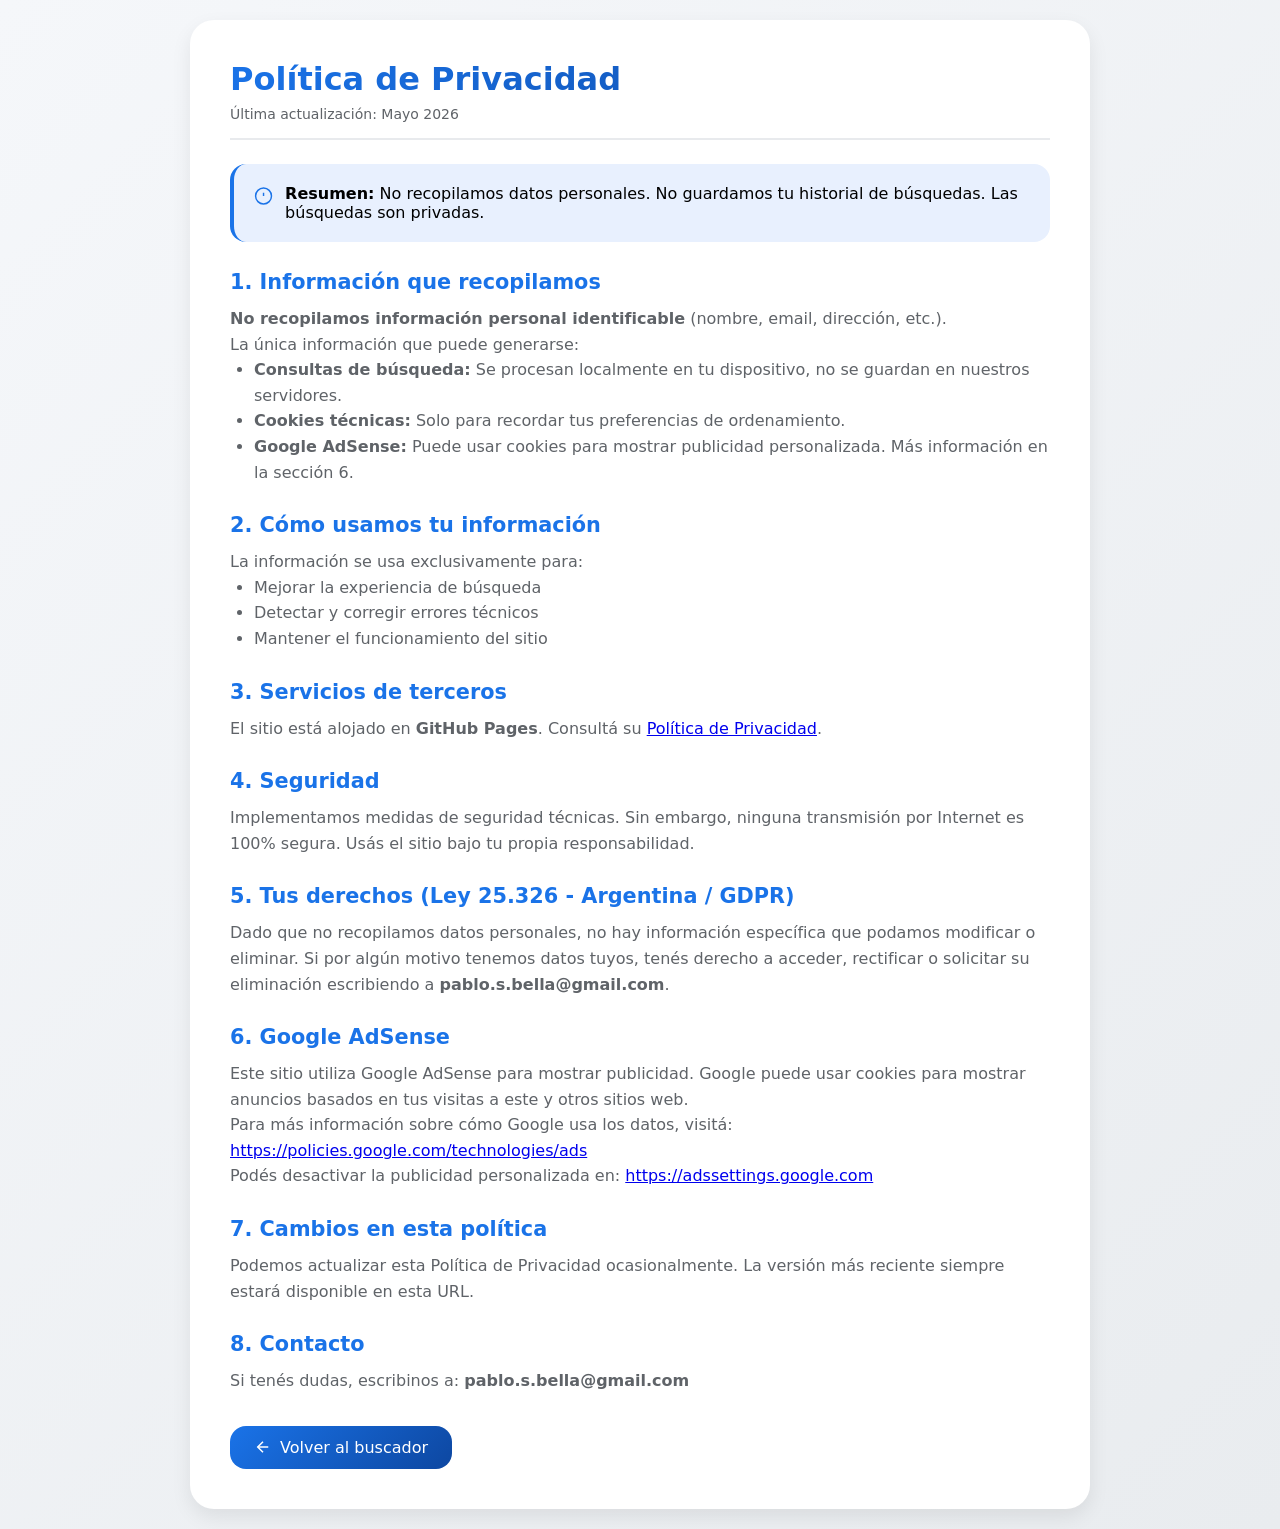
==== privacidad.html @ 39bea0a2 "Fix indentation for volver button in privacidad.html" ====
<!DOCTYPE html>
<html lang="es">
<head>
    <meta charset="UTF-8">
    <meta name="viewport" content="width=device-width, initial-scale=1.0">
    <title>Política de Privacidad - Buscador PAMI</title>
    <link rel="stylesheet" href="style.css">
    <style>
        .legal-container {
            max-width: 900px;
            margin: 0 auto;
            background: white;
            border-radius: 24px;
            padding: 40px;
            box-shadow: 0 8px 20px rgba(0,0,0,0.08);
        }
        .legal-container h1 {
            font-size: 2rem;
            margin-bottom: 8px;
            background: linear-gradient(135deg, #1a73e8, #0d47a1);
            -webkit-background-clip: text;
            background-clip: text;
            color: transparent;
        }
        .legal-container h2 {
            color: #1a73e8;
            font-size: 1.3rem;
            margin: 28px 0 12px 0;
        }
        .legal-container p, .legal-container li {
            color: #5f6368;
            line-height: 1.6;
        }
        .legal-container ul {
            margin-left: 24px;
            margin-bottom: 16px;
        }
        .legal-container .fecha {
            color: #5f6368;
            font-size: 14px;
            margin-bottom: 24px;
            padding-bottom: 16px;
            border-bottom: 2px solid #e8eaed;
        }
        .legal-container .resumen {
            background: #e8f0fe;
            border-radius: 16px;
            padding: 20px;
            margin: 24px 0;
            border-left: 4px solid #1a73e8;
            display: flex;
            align-items: flex-start;
            gap: 12px;
        }
        .btn-volver {
            display: inline-flex;
            align-items: center;
            gap: 8px;
            margin-top: 32px;
            padding: 12px 24px;
            background: linear-gradient(135deg, #1a73e8, #0d47a1);
            color: white;
            text-decoration: none;
            border-radius: 16px;
            font-weight: 500;
            transition: all 0.3s ease;
        }
        .btn-volver:hover {
            transform: translateY(-2px);
            box-shadow: 0 6px 16px rgba(26,115,232,0.4);
        }
        @media (max-width: 600px) {
            .legal-container {
                padding: 20px;
            }
        }
    </style>
</head>
<body>
    <div class="container">
        <div class="legal-container">
            <h1>Política de Privacidad</h1>
            <div class="fecha">Última actualización: Mayo 2026</div>
            
            <div class="resumen">
                <svg width="24" height="24" viewBox="0 0 24 24" fill="none" stroke="#1a73e8" stroke-width="1.8">
                    <circle cx="12" cy="12" r="10"/>
                    <path d="M12 8v4M12 16h.01"/>
                </svg>
                <div>
                    <strong>Resumen:</strong> No recopilamos datos personales. No guardamos tu historial de búsquedas. Las búsquedas son privadas.
                </div>
            </div>

            <h2>1. Información que recopilamos</h2>
            <p><strong>No recopilamos información personal identificable</strong> (nombre, email, dirección, etc.).</p>
            <p>La única información que puede generarse:</p>
            <ul>
                <li><strong>Consultas de búsqueda:</strong> Se procesan localmente en tu dispositivo, no se guardan en nuestros servidores.</li>
                <li><strong>Cookies técnicas:</strong> Solo para recordar tus preferencias de ordenamiento.</li>
                <li><strong>Google AdSense:</strong> Puede usar cookies para mostrar publicidad personalizada. Más información en la sección 6.</li>
            </ul>

            <h2>2. Cómo usamos tu información</h2>
            <p>La información se usa exclusivamente para:</p>
            <ul>
                <li>Mejorar la experiencia de búsqueda</li>
                <li>Detectar y corregir errores técnicos</li>
                <li>Mantener el funcionamiento del sitio</li>
            </ul>

            <h2>3. Servicios de terceros</h2>
            <p>El sitio está alojado en <strong>GitHub Pages</strong>. Consultá su <a href="https://docs.github.com/es/site-policy/privacy-policies/github-general-privacy-statement" target="_blank">Política de Privacidad</a>.</p>

            <h2>4. Seguridad</h2>
            <p>Implementamos medidas de seguridad técnicas. Sin embargo, ninguna transmisión por Internet es 100% segura. Usás el sitio bajo tu propia responsabilidad.</p>

            <h2>5. Tus derechos (Ley 25.326 - Argentina / GDPR)</h2>
            <p>Dado que no recopilamos datos personales, no hay información específica que podamos modificar o eliminar. Si por algún motivo tenemos datos tuyos, tenés derecho a acceder, rectificar o solicitar su eliminación escribiendo a <strong>pablo.s.bella@gmail.com</strong>.</p>

            <h2>6. Google AdSense</h2>
            <p>Este sitio utiliza Google AdSense para mostrar publicidad. Google puede usar cookies para mostrar anuncios basados en tus visitas a este y otros sitios web.</p>
            <p>Para más información sobre cómo Google usa los datos, visitá: <a href="https://policies.google.com/technologies/ads" target="_blank">https://policies.google.com/technologies/ads</a></p>
            <p>Podés desactivar la publicidad personalizada en: <a href="https://adssettings.google.com" target="_blank">https://adssettings.google.com</a></p>

            <h2>7. Cambios en esta política</h2>
            <p>Podemos actualizar esta Política de Privacidad ocasionalmente. La versión más reciente siempre estará disponible en esta URL.</p>

            <h2>8. Contacto</h2>
            <p>Si tenés dudas, escribinos a: <strong>pablo.s.bella@gmail.com</strong></p>

           <a href="/" class="btn-volver">
    <svg width="18" height="18" viewBox="0 0 24 24" fill="none" stroke="white" stroke-width="2">
        <line x1="19" y1="12" x2="5" y2="12"/>
        <polyline points="12 19 5 12 12 5"/>
    </svg>
    Volver al buscador
</a>
        </div>
    </div>
</body>
</html>
---- style.css ----
* {
    margin: 0;
    padding: 0;
    box-sizing: border-box;
}

body {
    font-family: system-ui, -apple-system, 'Segoe UI', Roboto, Helvetica, Arial, sans-serif;
    background: linear-gradient(135deg, #f5f7fa 0%, #e9ecef 100%);
    min-height: 100vh;
    padding: 20px;
}

.container {
    max-width: 1200px;
    margin: 0 auto;
}

/* Header con logo a la izquierda */
.header {
    margin-bottom: 30px;
}

.header-contenido {
    display: flex;
    align-items: center;
    justify-content: flex-start;
    gap: 20px;
    flex-wrap: wrap;
    position: relative;
}

.header-logo {
    width: auto;
    height: 71px;
    display: block;
    flex-shrink: 0;
}

.header-texto {
    text-align: center;
    position: absolute;
    left: 50%;
    transform: translateX(-50%);
    white-space: nowrap;
}

.header-texto h1 {
    background: linear-gradient(135deg, #1a73e8, #0d47a1);
    -webkit-background-clip: text;
    background-clip: text;
    color: transparent;
    font-size: 1.8rem;
    margin-bottom: 4px;
    font-weight: 700;
}

.header-texto p {
    color: #5f6368;
    font-size: 0.95rem;
}

/* Sección búsqueda */
.busqueda-section {
    background: white;
    border-radius: 20px;
    padding: 24px;
    margin-bottom: 30px;
    box-shadow: 0 8px 20px rgba(0,0,0,0.08);
    border: 1px solid rgba(26,115,232,0.1);
}

.busqueda-container {
    display: flex;
    gap: 12px;
}

.input-icon {
    flex: 1;
    position: relative;
    display: flex;
    align-items: center;
}

.input-icon svg {
    position: absolute;
    left: 16px;
    pointer-events: none;
    z-index: 1;
}

.input-icon #buscador {
    width: 100%;
    padding: 16px 16px 16px 48px;
    font-size: 16px;
    border: 2px solid #e0e0e0;
    border-radius: 16px;
    font-family: inherit;
    background: #fafbfc;
    transition: all 0.3s ease;
}

.input-icon #buscador:focus {
    outline: none;
    border-color: #1a73e8;
    background: white;
    box-shadow: 0 0 0 4px rgba(26,115,232,0.1);
}

#btnBuscar {
    display: flex;
    align-items: center;
    gap: 8px;
    padding: 0 28px;
    background: linear-gradient(135deg, #1a73e8, #0d47a1);
    color: white;
    border: none;
    border-radius: 16px;
    font-size: 16px;
    font-weight: 600;
    cursor: pointer;
    font-family: inherit;
    transition: all 0.3s ease;
    white-space: nowrap;
    box-shadow: 0 2px 8px rgba(26,115,232,0.3);
}

#btnBuscar:hover {
    transform: translateY(-2px);
    box-shadow: 0 6px 16px rgba(26,115,232,0.4);
}

#btnBuscar:active {
    transform: translateY(0);
}

.contador-base {
    text-align: right;
    font-size: 13px;
    color: #5f6368;
    margin-top: 12px;
    font-weight: 500;
}

.contador-base span {
    font-size: 18px;
    font-weight: 700;
    color: #1a73e8;
}

/* Filtros */
.filtros-section {
    background: rgba(255,255,255,0.8);
    backdrop-filter: blur(10px);
    border-radius: 16px;
    padding: 20px;
    margin-bottom: 25px;
    border: 1px solid rgba(0,0,0,0.05);
    box-shadow: 0 2px 8px rgba(0,0,0,0.04);
}

.filtros-container {
    display: flex;
    flex-wrap: wrap;
    gap: 20px;
}

.filtro-grupo {
    flex: 1;
    min-width: 160px;
}

.filtro-grupo label {
    display: flex;
    align-items: center;
    gap: 6px;
    font-size: 12px;
    font-weight: 600;
    color: #5f6368;
    margin-bottom: 8px;
    text-transform: uppercase;
    letter-spacing: 0.5px;
}

.filtro-grupo select {
    width: 100%;
    padding: 10px 12px;
    font-size: 14px;
    border: 1.5px solid #e0e0e0;
    border-radius: 12px;
    background: white;
    font-family: inherit;
    cursor: pointer;
    transition: all 0.2s ease;
}

.filtro-grupo select:hover {
    border-color: #1a73e8;
}

.filtro-grupo select:focus {
    outline: none;
    border-color: #1a73e8;
    box-shadow: 0 0 0 3px rgba(26,115,232,0.1);
}

.limpiar-container {
    margin-top: 20px;
    display: flex;
    justify-content: flex-end;
}

.btn-limpiar {
    padding: 10px 24px;
    background: white;
    border: 1.5px solid #e0e0e0;
    border-radius: 12px;
    font-size: 14px;
    font-weight: 500;
    color: #5f6368;
    cursor: pointer;
    display: inline-flex;
    align-items: center;
    gap: 8px;
    transition: all 0.2s ease;
    font-family: inherit;
}

.btn-limpiar:hover {
    background: #f8f9fa;
    border-color: #1a73e8;
    color: #1a73e8;
}

.btn-limpiar:hover svg {
    stroke: #1a73e8;
}

.contador {
    margin: 15px 0 20px 0;
    font-size: 14px;
    color: #5f6368;
    text-align: right;
    font-weight: 500;
}

/* Tarjetas */
.resultados {
    display: flex;
    flex-direction: column;
    gap: 16px;
}

.tarjeta {
    background: white;
    border-radius: 20px;
    padding: 20px;
    box-shadow: 0 4px 12px rgba(0,0,0,0.05);
    transition: all 0.3s ease;
    border: 1px solid rgba(0,0,0,0.03);
}

.tarjeta:hover {
    transform: translateY(-2px);
    box-shadow: 0 12px 24px rgba(0,0,0,0.1);
}

.marca-tarjeta {
    color: #1a73e8;
    font-size: 1.2rem;
    margin: 0 0 16px 0;
    padding-bottom: 10px;
    border-bottom: 2px solid #e8eaed;
    font-weight: 600;
}

.tabla-interna {
    width: 100%;
    margin-bottom: 12px;
}

.fila-tabla {
    display: flex;
    justify-content: space-between;
    align-items: center;
    padding: 8px 0;
    border-bottom: 1px solid #f0f2f5;
}

.fila-tabla:last-child {
    border-bottom: none;
}

.celda {
    font-size: 14px;
}

.celda.etiqueta {
    color: #5f6368;
    font-weight: 500;
    width: 100px;
}

.celda.valor {
    color: #202124;
    text-align: right;
    flex: 1;
}

.precio-destacado {
    font-size: 1.2rem;
    font-weight: 700;
    background: linear-gradient(135deg, #1a73e8, #0d47a1);
    -webkit-background-clip: text;
    background-clip: text;
    color: transparent;
}

.cobertura-tag {
    background: #e8f0fe;
    padding: 4px 10px;
    border-radius: 20px;
    font-size: 12px;
    font-weight: 500;
    color: #1a73e8;
    display: inline-block;
}

.laboratorio-tarjeta {
    font-size: 12px;
    color: #5f6368;
    padding-top: 8px;
    margin-top: 8px;
    border-top: 1px solid #e8eaed;
    text-align: right;
}

.mensaje-inicial {
    text-align: center;
    color: #5f6368;
    padding: 60px 20px;
    background: white;
    border-radius: 20px;
    font-size: 1rem;
    border: 2px dashed #e0e0e0;
}

.mensaje-inicial svg {
    margin-bottom: 16px;
}

/* Footer */
.footer {
    margin-top: 40px;
    padding: 24px 20px;
    background: white;
    border-radius: 20px;
    box-shadow: 0 2px 8px rgba(0,0,0,0.04);
    border: 1px solid #e8eaed;
}

.footer-contenido {
    display: flex;
    flex-direction: column;
    gap: 16px;
}

.footer-aviso {
    display: flex;
    align-items: center;
    gap: 10px;
    font-size: 12px;
    color: #5f6368;
    text-align: left;
    background: #f8f9fa;
    padding: 12px;
    border-radius: 12px;
}

.footer-aviso strong {
    color: #1a73e8;
    font-weight: 600;
}

.footer-actualizacion {
    display: flex;
    align-items: center;
    justify-content: center;
    gap: 8px;
    font-size: 12px;
    color: #5f6368;
    background: #e8f0fe;
    padding: 10px 16px;
    border-radius: 12px;
    margin: 8px 0;
}

.footer-actualizacion strong {
    color: #1a73e8;
    font-weight: 600;
}

.footer-links {
    display: flex;
    flex-wrap: wrap;
    justify-content: center;
    gap: 24px;
}

.footer-links a {
    display: flex;
    align-items: center;
    gap: 6px;
    color: #5f6368;
    text-decoration: none;
    font-size: 13px;
    transition: color 0.2s;
}

.footer-links a:hover {
    color: #1a73e8;
}

.footer-mis-proyectos {
    display: flex;
    justify-content: center;
    margin: 8px 0;
}

.footer-mis-proyectos a {
    display: inline-flex;
    align-items: center;
    gap: 8px;
    padding: 8px 20px;
    background: #f0f2f5;
    border-radius: 40px;
    color: #1a73e8;
    text-decoration: none;
    font-size: 13px;
    font-weight: 500;
    transition: all 0.2s ease;
}

.footer-mis-proyectos a:hover {
    background: #e8f0fe;
    transform: translateY(-2px);
}

.footer-copyright {
    display: flex;
    align-items: center;
    justify-content: center;
    gap: 6px;
    font-size: 11px;
    color: #9aa0a6;
    text-align: center;
}

/* Responsive */
@media (max-width: 800px) {
    .header-texto {
        position: static;
        transform: none;
        white-space: normal;
    }
    
    .header-contenido {
        justify-content: center;
    }
}

@media (max-width: 600px) {
    body {
        padding: 12px;
    }
    
    .header-logo {
        height: 50px;
    }
    
    .header-texto h1 {
        font-size: 1.3rem;
    }
    
    .header-texto p {
        font-size: 0.8rem;
    }
    
    .busqueda-section {
        padding: 16px;
    }
    
    .busqueda-container {
        flex-direction: column;
    }
    
    .input-icon #buscador {
        padding: 14px 14px 14px 44px;
    }
    
    #btnBuscar {
        padding: 14px;
        justify-content: center;
    }
    
    .filtros-container {
        flex-direction: column;
        gap: 12px;
    }
    
    .filtro-grupo {
        min-width: 100%;
    }
    
    .limpiar-container {
        justify-content: stretch;
    }
    
    .btn-limpiar {
        width: 100%;
        justify-content: center;
    }
    
    .celda.etiqueta {
        width: 85px;
        font-size: 12px;
    }
    
    .celda.valor {
        font-size: 12px;
    }
    
    .precio-destacado {
        font-size: 1.1rem;
    }
    
    .marca-tarjeta {
        font-size: 1rem;
    }
    
    .tarjeta {
        padding: 14px;
    }
    
    .footer-links {
        flex-direction: column;
        align-items: center;
        gap: 12px;
    }
    
    .footer-aviso {
        font-size: 10px;
    }
    
    .footer-actualizacion {
        font-size: 10px;
    }
    
    .footer-mis-proyectos a {
        font-size: 11px;
        padding: 6px 16px;
    }
}
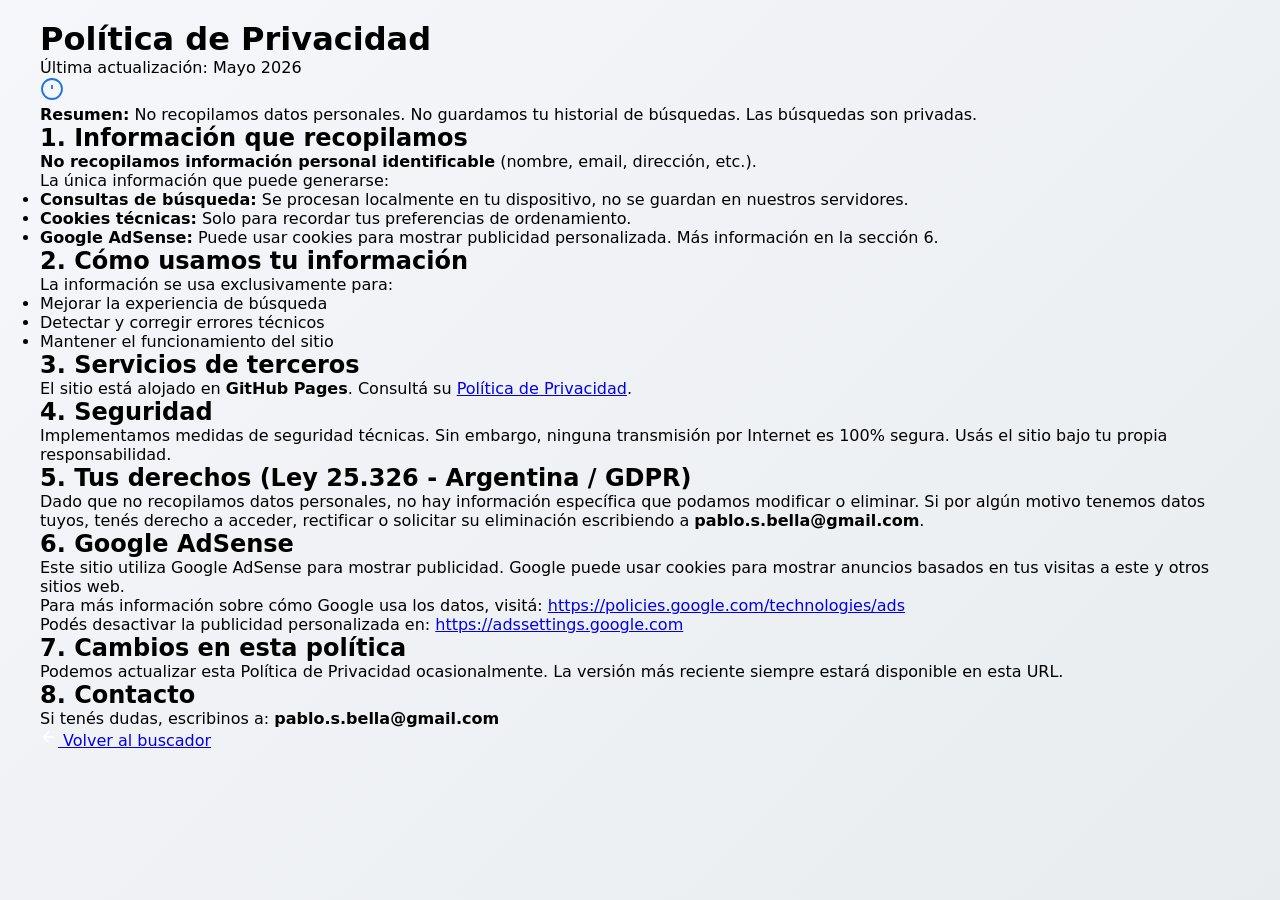
==== commit e9c752b1: "Remove inline styles from privacidad.html Removed inline CSS styles for the legal container and butt" ====
--- a/privacidad.html
+++ b/privacidad.html
@@ -5,76 +5,9 @@
     <meta name="viewport" content="width=device-width, initial-scale=1.0">
     <title>Política de Privacidad - Buscador PAMI</title>
     <link rel="stylesheet" href="style.css">
-    <style>
-        .legal-container {
-            max-width: 900px;
-            margin: 0 auto;
-            background: white;
-            border-radius: 24px;
-            padding: 40px;
-            box-shadow: 0 8px 20px rgba(0,0,0,0.08);
-        }
-        .legal-container h1 {
-            font-size: 2rem;
-            margin-bottom: 8px;
-            background: linear-gradient(135deg, #1a73e8, #0d47a1);
-            -webkit-background-clip: text;
-            background-clip: text;
-            color: transparent;
-        }
-        .legal-container h2 {
-            color: #1a73e8;
-            font-size: 1.3rem;
-            margin: 28px 0 12px 0;
-        }
-        .legal-container p, .legal-container li {
-            color: #5f6368;
-            line-height: 1.6;
-        }
-        .legal-container ul {
-            margin-left: 24px;
-            margin-bottom: 16px;
-        }
-        .legal-container .fecha {
-            color: #5f6368;
-            font-size: 14px;
-            margin-bottom: 24px;
-            padding-bottom: 16px;
-            border-bottom: 2px solid #e8eaed;
-        }
-        .legal-container .resumen {
-            background: #e8f0fe;
-            border-radius: 16px;
-            padding: 20px;
-            margin: 24px 0;
-            border-left: 4px solid #1a73e8;
-            display: flex;
-            align-items: flex-start;
-            gap: 12px;
-        }
-        .btn-volver {
-            display: inline-flex;
-            align-items: center;
-            gap: 8px;
-            margin-top: 32px;
-            padding: 12px 24px;
-            background: linear-gradient(135deg, #1a73e8, #0d47a1);
-            color: white;
-            text-decoration: none;
-            border-radius: 16px;
-            font-weight: 500;
-            transition: all 0.3s ease;
-        }
-        .btn-volver:hover {
-            transform: translateY(-2px);
-            box-shadow: 0 6px 16px rgba(26,115,232,0.4);
-        }
-        @media (max-width: 600px) {
-            .legal-container {
-                padding: 20px;
-            }
-        }
-    </style>
+    <!-- Favicon -->
+    <link rel="icon" type="image/svg+xml" href="img/favicon.svg">
+    <link rel="shortcut icon" href="img/favicon.svg">
 </head>
 <body>
     <div class="container">
@@ -129,13 +62,13 @@
             <h2>8. Contacto</h2>
             <p>Si tenés dudas, escribinos a: <strong>pablo.s.bella@gmail.com</strong></p>
 
-           <a href="/" class="btn-volver">
-    <svg width="18" height="18" viewBox="0 0 24 24" fill="none" stroke="white" stroke-width="2">
-        <line x1="19" y1="12" x2="5" y2="12"/>
-        <polyline points="12 19 5 12 12 5"/>
-    </svg>
-    Volver al buscador
-</a>
+            <a href="./" class="btn-volver">
+                <svg width="18" height="18" viewBox="0 0 24 24" fill="none" stroke="white" stroke-width="2">
+                    <line x1="19" y1="12" x2="5" y2="12"/>
+                    <polyline points="12 19 5 12 12 5"/>
+                </svg>
+                Volver al buscador
+            </a>
         </div>
     </div>
 </body>
--- a/style.css
+++ b/style.css
@@ -560,4 +560,12 @@
         font-size: 11px;
         padding: 6px 16px;
     }
-}
+
+    .tarjeta {
+    will-change: transform;
+}
+
+    .footer-aviso, .footer-actualizacion {
+    background: rgba(248, 249, 250, 0.95);
+}
+    }
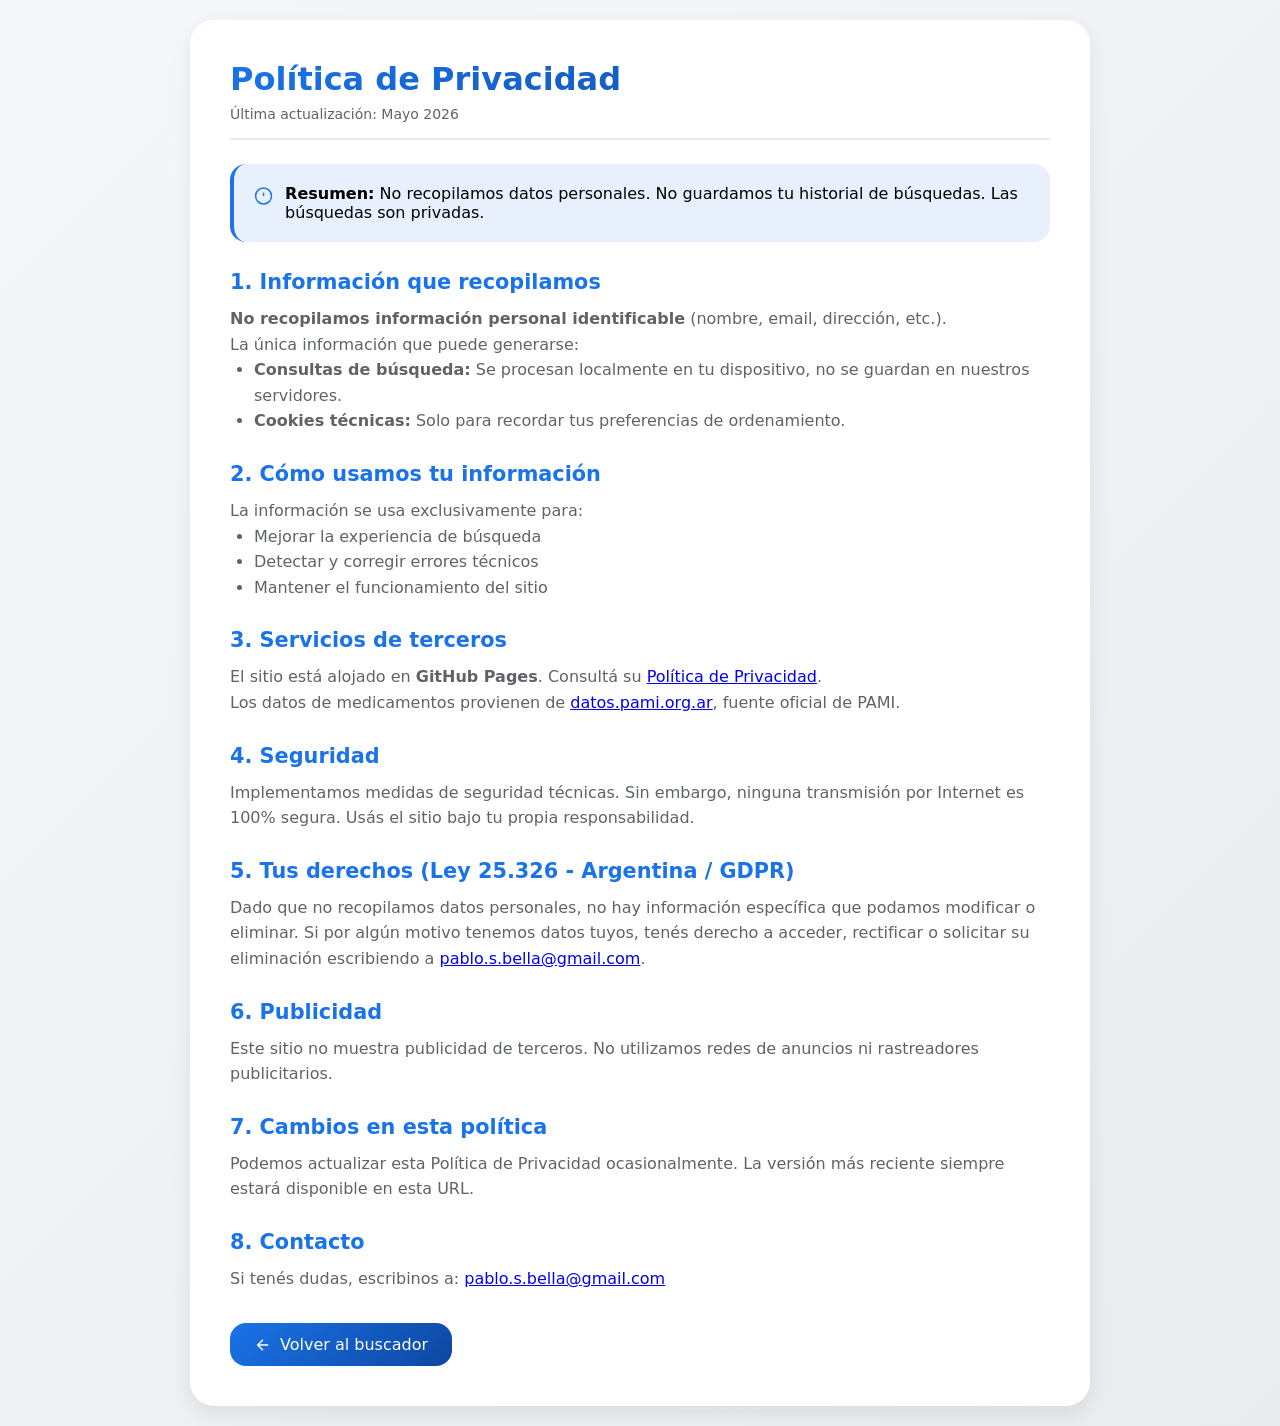
==== commit 52952a76: "Update privacy policy and remove Google AdSense section" ====
--- a/privacidad.html
+++ b/privacidad.html
@@ -5,7 +5,6 @@
     <meta name="viewport" content="width=device-width, initial-scale=1.0">
     <title>Política de Privacidad - Buscador PAMI</title>
     <link rel="stylesheet" href="style.css">
-    <!-- Favicon -->
     <link rel="icon" type="image/svg+xml" href="img/favicon.svg">
     <link rel="shortcut icon" href="img/favicon.svg">
 </head>
@@ -31,7 +30,6 @@
             <ul>
                 <li><strong>Consultas de búsqueda:</strong> Se procesan localmente en tu dispositivo, no se guardan en nuestros servidores.</li>
                 <li><strong>Cookies técnicas:</strong> Solo para recordar tus preferencias de ordenamiento.</li>
-                <li><strong>Google AdSense:</strong> Puede usar cookies para mostrar publicidad personalizada. Más información en la sección 6.</li>
             </ul>
 
             <h2>2. Cómo usamos tu información</h2>
@@ -43,24 +41,23 @@
             </ul>
 
             <h2>3. Servicios de terceros</h2>
-            <p>El sitio está alojado en <strong>GitHub Pages</strong>. Consultá su <a href="https://docs.github.com/es/site-policy/privacy-policies/github-general-privacy-statement" target="_blank">Política de Privacidad</a>.</p>
+            <p>El sitio está alojado en <strong>GitHub Pages</strong>. Consultá su <a href="https://docs.github.com/es/site-policy/privacy-policies/github-general-privacy-statement" target="_blank" rel="noopener noreferrer">Política de Privacidad</a>.</p>
+            <p>Los datos de medicamentos provienen de <a href="https://datos.pami.org.ar" target="_blank" rel="noopener noreferrer">datos.pami.org.ar</a>, fuente oficial de PAMI.</p>
 
             <h2>4. Seguridad</h2>
             <p>Implementamos medidas de seguridad técnicas. Sin embargo, ninguna transmisión por Internet es 100% segura. Usás el sitio bajo tu propia responsabilidad.</p>
 
             <h2>5. Tus derechos (Ley 25.326 - Argentina / GDPR)</h2>
-            <p>Dado que no recopilamos datos personales, no hay información específica que podamos modificar o eliminar. Si por algún motivo tenemos datos tuyos, tenés derecho a acceder, rectificar o solicitar su eliminación escribiendo a <strong>pablo.s.bella@gmail.com</strong>.</p>
+            <p>Dado que no recopilamos datos personales, no hay información específica que podamos modificar o eliminar. Si por algún motivo tenemos datos tuyos, tenés derecho a acceder, rectificar o solicitar su eliminación escribiendo a <a href="mailto:pablo.s.bella@gmail.com?subject=Web%20Precios%20PAMI%20-%20Consulta%20sobre%20privacidad" target="_blank">pablo.s.bella@gmail.com</a>.</p>
 
-            <h2>6. Google AdSense</h2>
-            <p>Este sitio utiliza Google AdSense para mostrar publicidad. Google puede usar cookies para mostrar anuncios basados en tus visitas a este y otros sitios web.</p>
-            <p>Para más información sobre cómo Google usa los datos, visitá: <a href="https://policies.google.com/technologies/ads" target="_blank">https://policies.google.com/technologies/ads</a></p>
-            <p>Podés desactivar la publicidad personalizada en: <a href="https://adssettings.google.com" target="_blank">https://adssettings.google.com</a></p>
+            <h2>6. Publicidad</h2>
+            <p>Este sitio no muestra publicidad de terceros. No utilizamos redes de anuncios ni rastreadores publicitarios.</p>
 
             <h2>7. Cambios en esta política</h2>
             <p>Podemos actualizar esta Política de Privacidad ocasionalmente. La versión más reciente siempre estará disponible en esta URL.</p>
 
             <h2>8. Contacto</h2>
-            <p>Si tenés dudas, escribinos a: <strong>pablo.s.bella@gmail.com</strong></p>
+            <p>Si tenés dudas, escribinos a: <a href="mailto:pablo.s.bella@gmail.com?subject=Web%20Precios%20PAMI%20-%20Consulta" target="_blank">pablo.s.bella@gmail.com</a></p>
 
             <a href="./" class="btn-volver">
                 <svg width="18" height="18" viewBox="0 0 24 24" fill="none" stroke="white" stroke-width="2">
--- a/style.css
+++ b/style.css
@@ -456,7 +456,88 @@
     text-align: center;
 }
 
-/* Responsive */
+/* Estilos para páginas legales (privacidad.html y terminos.html) */
+.legal-container {
+    max-width: 900px;
+    margin: 0 auto;
+    background: white;
+    border-radius: 24px;
+    padding: 40px;
+    box-shadow: 0 8px 20px rgba(0,0,0,0.08);
+}
+
+.legal-container h1 {
+    font-size: 2rem;
+    margin-bottom: 8px;
+    background: linear-gradient(135deg, #1a73e8, #0d47a1);
+    -webkit-background-clip: text;
+    background-clip: text;
+    color: transparent;
+}
+
+.legal-container h2 {
+    color: #1a73e8;
+    font-size: 1.3rem;
+    margin: 28px 0 12px 0;
+}
+
+.legal-container p, .legal-container li {
+    color: #5f6368;
+    line-height: 1.6;
+}
+
+.legal-container ul {
+    margin-left: 24px;
+    margin-bottom: 16px;
+}
+
+.legal-container .fecha {
+    color: #5f6368;
+    font-size: 14px;
+    margin-bottom: 24px;
+    padding-bottom: 16px;
+    border-bottom: 2px solid #e8eaed;
+}
+
+.legal-container .resumen {
+    background: #e8f0fe;
+    border-radius: 16px;
+    padding: 20px;
+    margin: 24px 0;
+    border-left: 4px solid #1a73e8;
+    display: flex;
+    align-items: flex-start;
+    gap: 12px;
+}
+
+/* Botón volver para páginas legales */
+.btn-volver {
+    display: inline-flex;
+    align-items: center;
+    gap: 8px;
+    margin-top: 32px;
+    padding: 12px 24px;
+    background: linear-gradient(135deg, #1a73e8, #0d47a1);
+    color: white;
+    text-decoration: none;
+    border-radius: 16px;
+    font-weight: 500;
+    transition: all 0.3s ease;
+}
+
+.btn-volver:hover {
+    transform: translateY(-2px);
+    box-shadow: 0 6px 16px rgba(26,115,232,0.4);
+}
+
+/* Responsive para páginas legales */
+@media (max-width: 600px) {
+    .legal-container {
+        padding: 20px;
+    }
+}
+
+/* Responsive general */
 @media (max-width: 800px) {
     .header-texto {
         position: static;
@@ -560,12 +641,4 @@
         font-size: 11px;
         padding: 6px 16px;
     }
-
-    .tarjeta {
-    will-change: transform;
-}
-
-    .footer-aviso, .footer-actualizacion {
-    background: rgba(248, 249, 250, 0.95);
-}
-    }
+}
